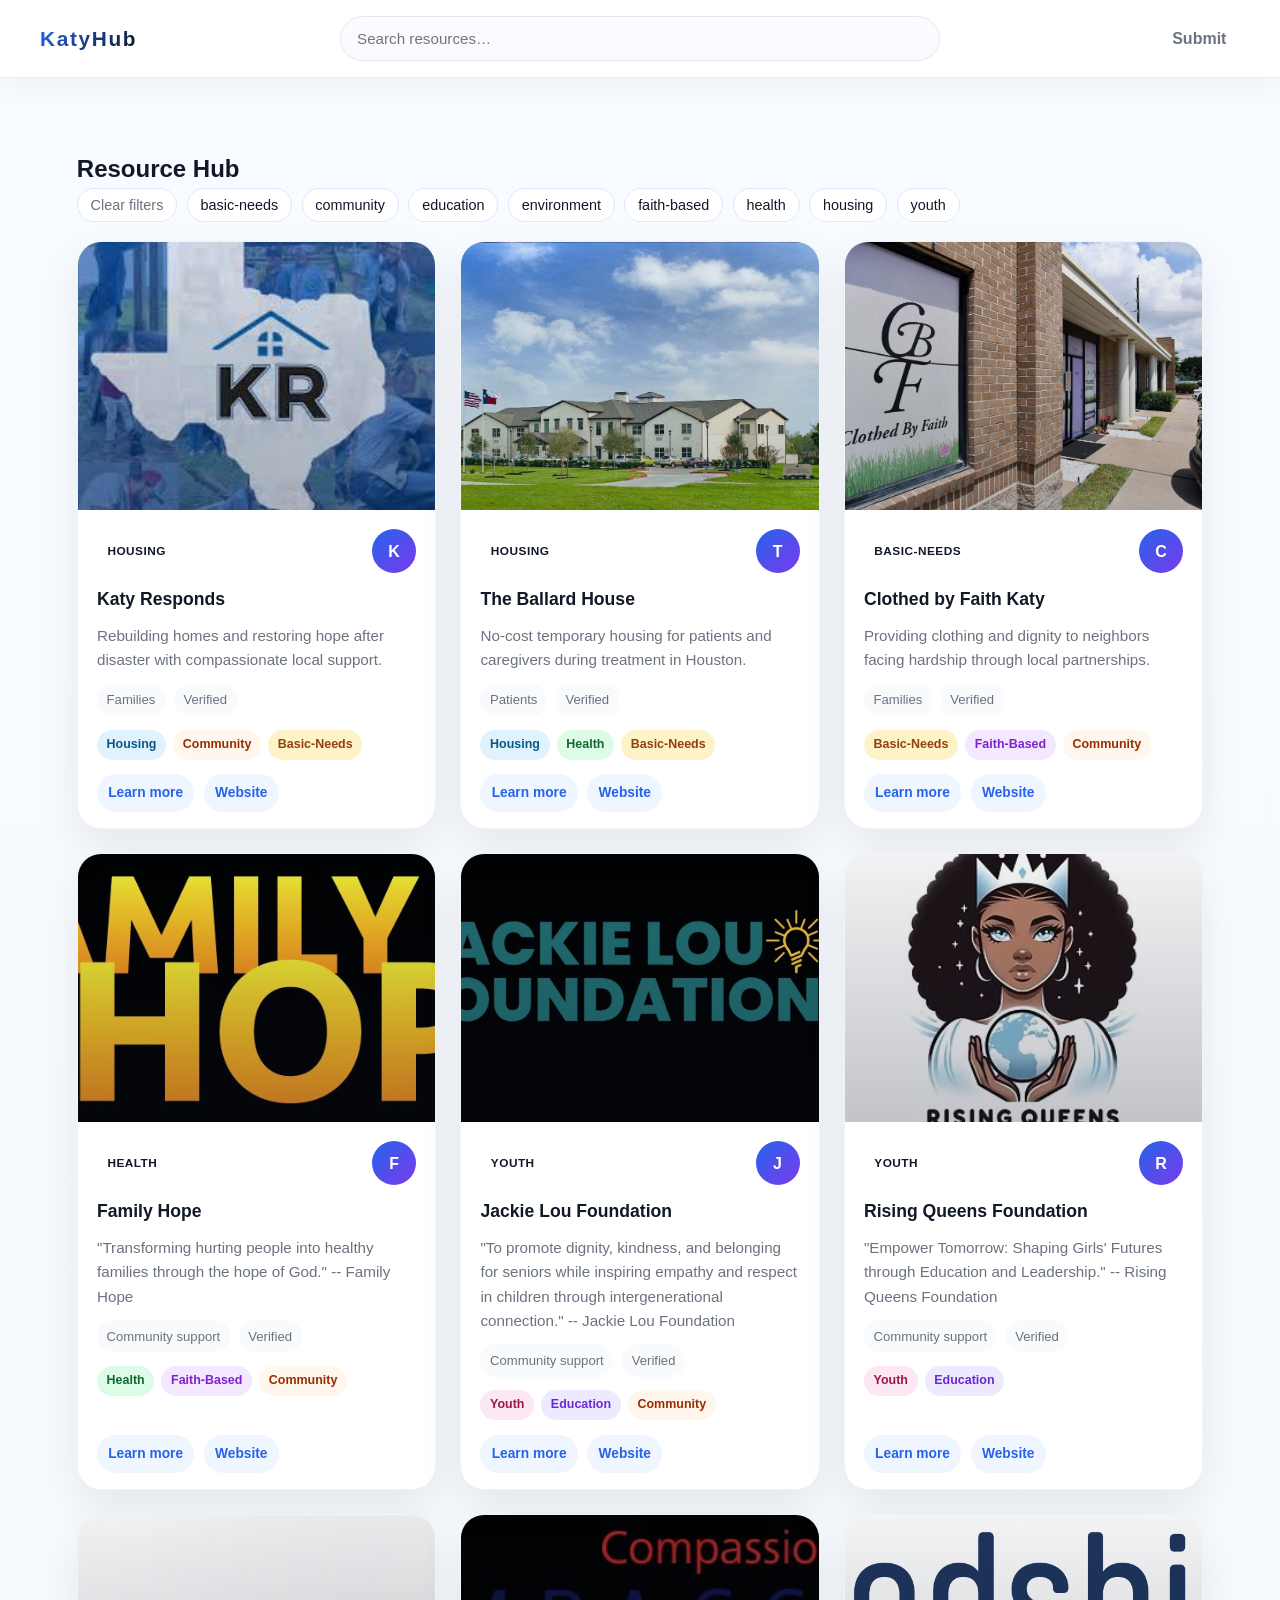
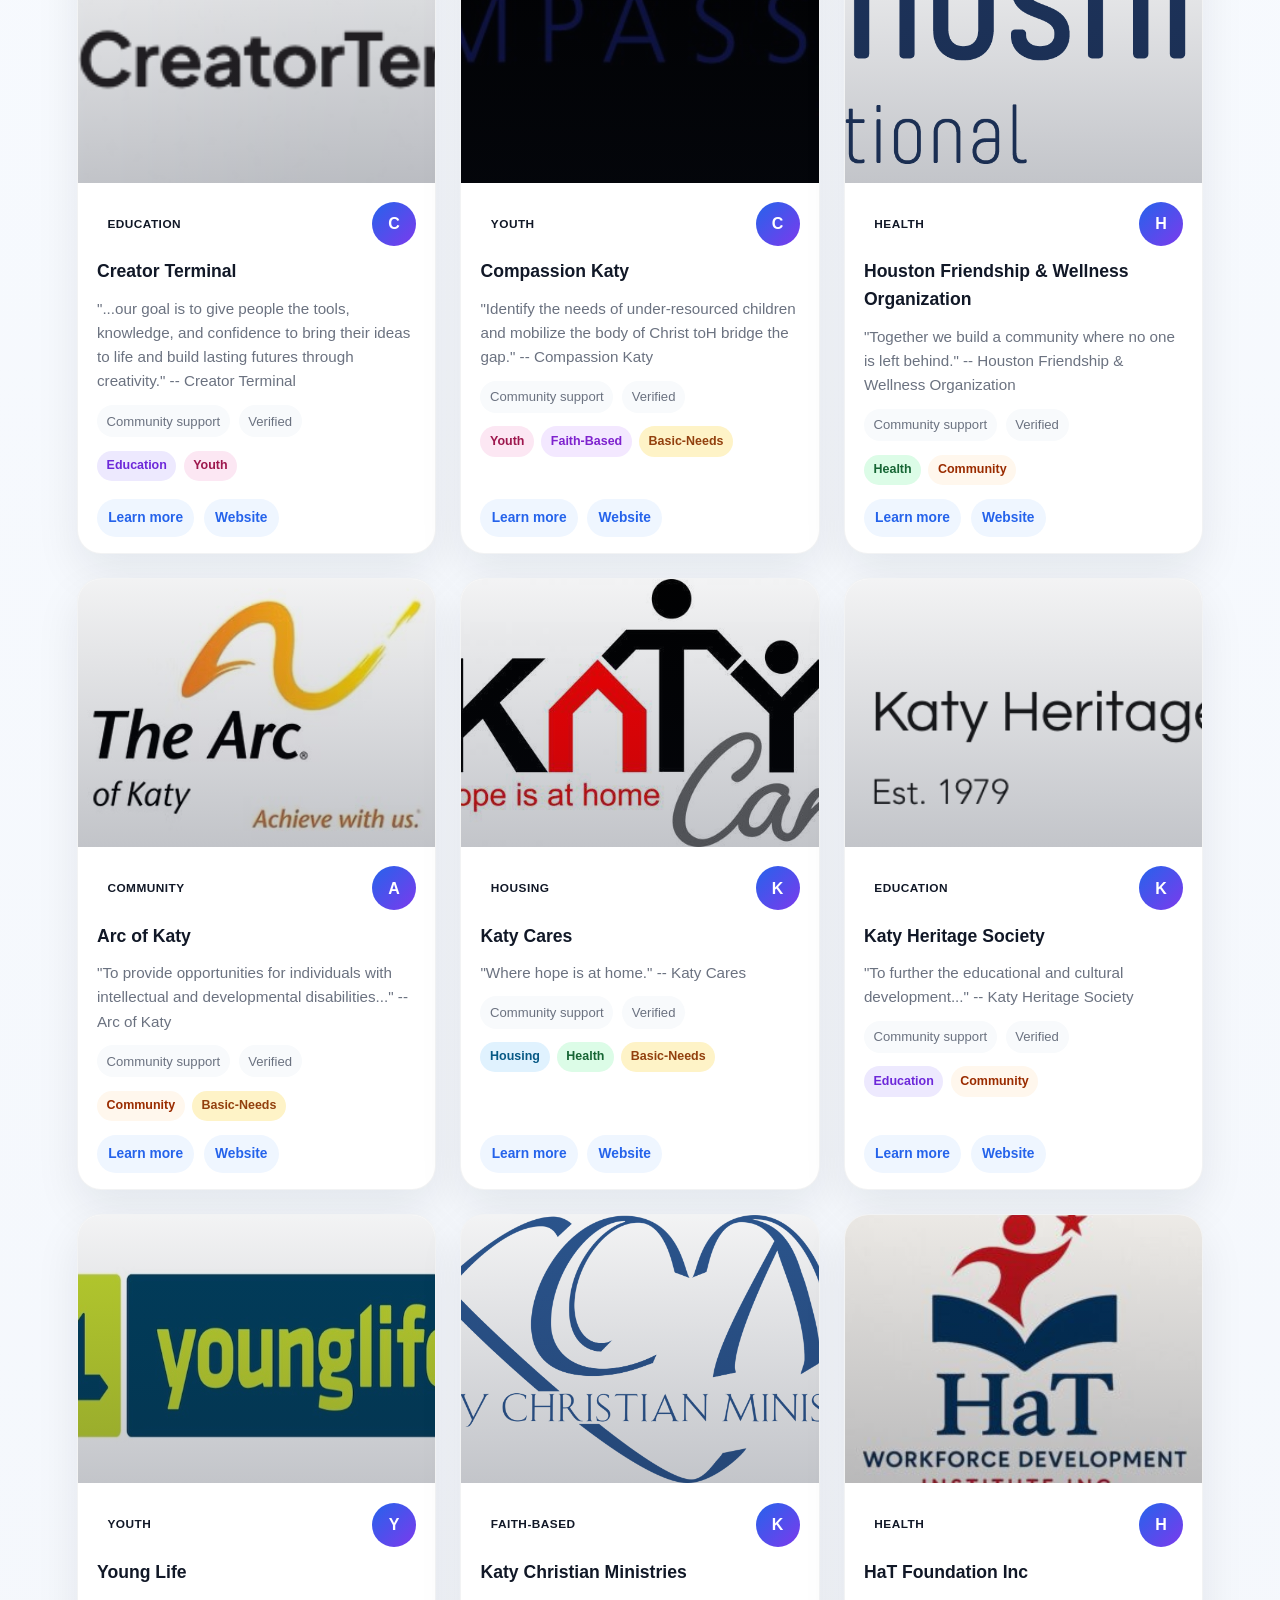
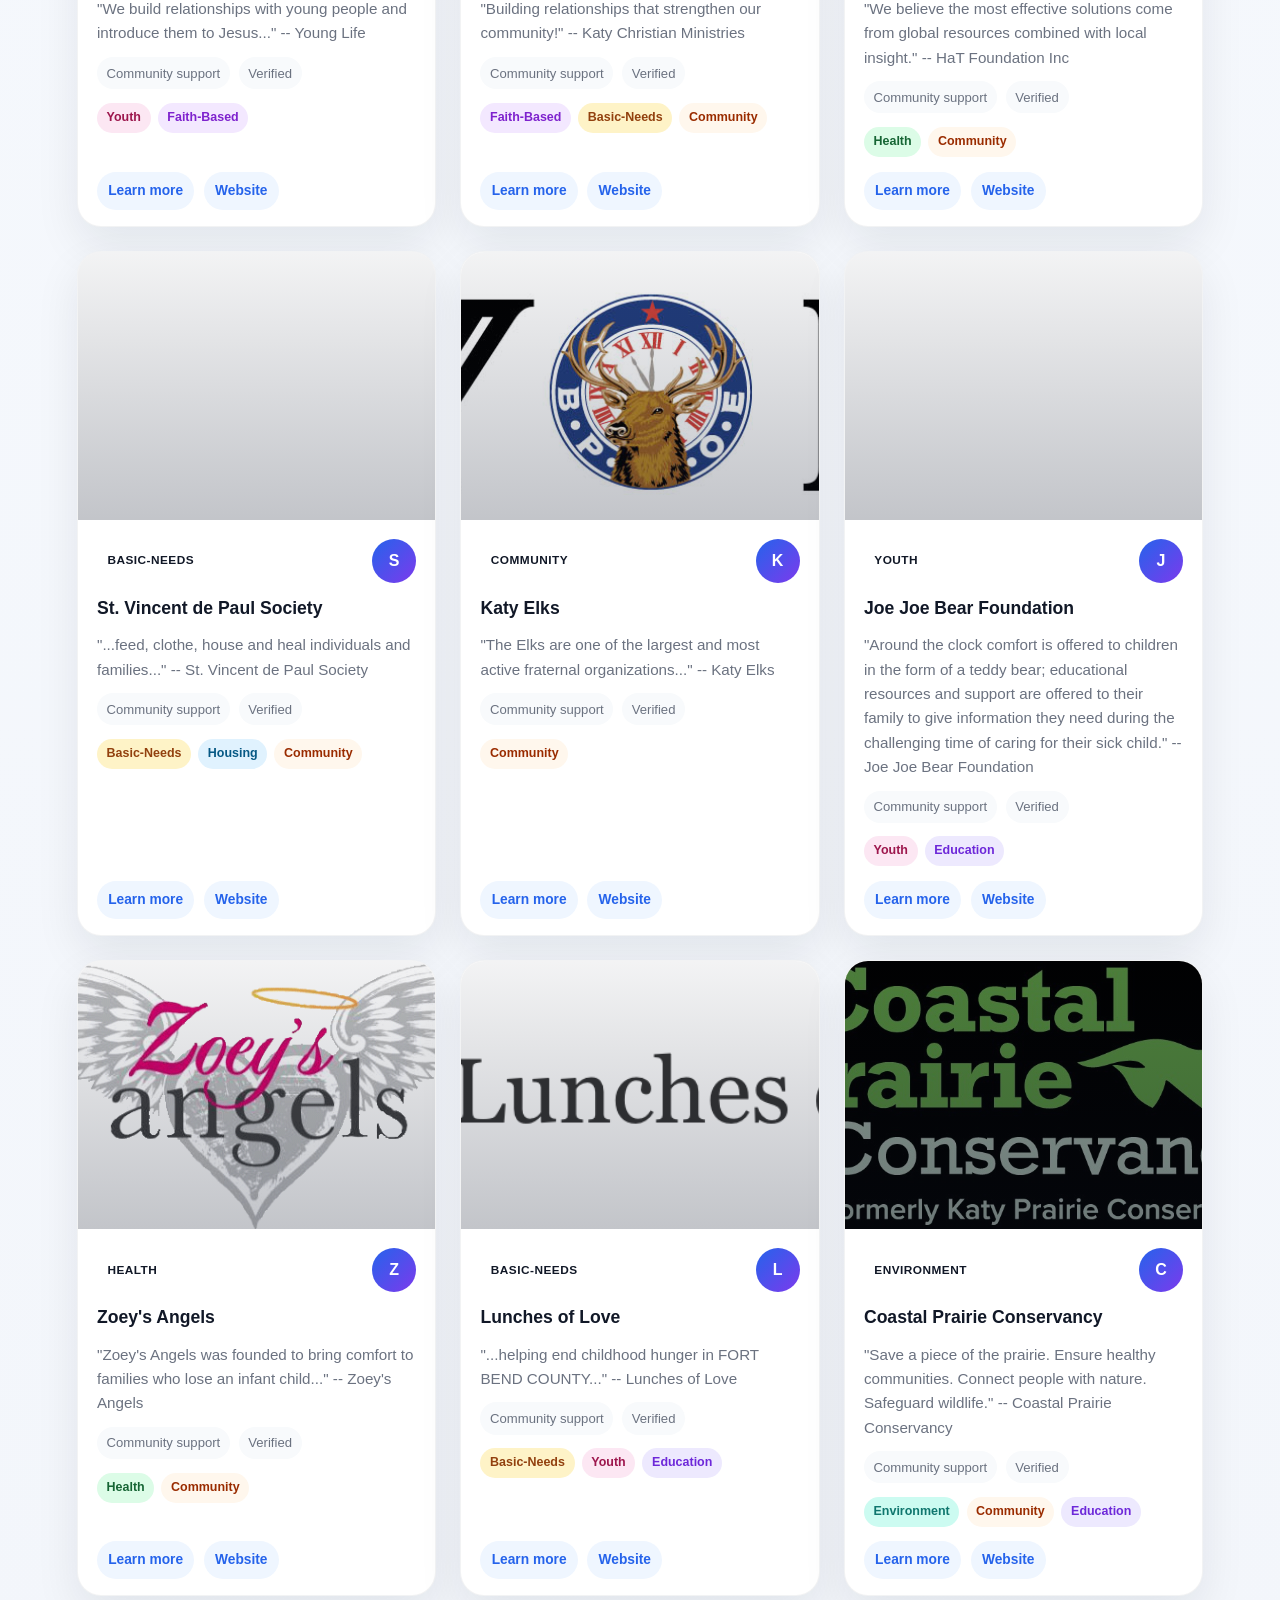
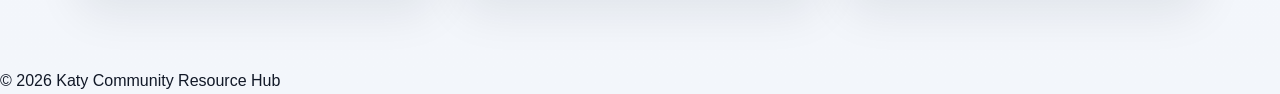
==== directory.html @ 92666e38 "sdfghj" ====
<!DOCTYPE html>
<html lang="en">
<head>
  <meta charset="utf-8" />
  <meta name="viewport" content="width=device-width,initial-scale=1" />
  <title>Resource Directory</title>
  <link rel="stylesheet" href="style.css" />
  <script defer src="script.js"></script>
</head>
<body>
  <nav class="navbar">
    <div class="nav-left"><a href="index.html" class="logo">KatyHub</a></div>
    <div class="nav-center"><input id="globalSearch" type="text" placeholder="Search resources…" /></div>
    <div class="nav-right"><a href="index.html#submit">Submit</a></div>
  </nav>

  <main class="section">
    <h2>Resource Hub</h2>
    <div id="tagFilters" class="tag-filters"></div>
    <div id="directoryFull" class="spotlight-grid" style="margin-top:1rem"></div>
  </main>

  <footer>
    <p>© 2026 Katy Community Resource Hub</p>
  </footer>
</body>
</html>
---- style.css ----
:root {
  --bg: #f5f7fb;
  --muted: #f7f8fc;
  --card: #ffffff;
  --accent: #2563eb;
  --accent-2: #0f172a;
  --text-dark: #111827;
  --text-soft: #6b7280;
  --radius: 24px;
  --shadow: 0 18px 45px rgba(15, 23, 42, 0.08);
}

* { box-sizing: border-box; margin: 0; padding: 0; }
body {
  font-family: 'Inter', sans-serif;
  background: linear-gradient(180deg, #f8fbff 0%, #f3f6fb 100%);
  color: var(--text-dark);
  line-height: 1.6;
  overflow-x: hidden;
}
a { color: inherit; }
img { max-width: 100%; display: block; }

.navbar {
  position: sticky;
  top: 0;
  z-index: 1000;
  display: grid;
  grid-template-columns: 1fr 2fr 1fr;
  align-items: center;
  padding: 1rem 2.5rem;
  background: rgba(255,255,255,0.95);
  backdrop-filter: blur(12px);
  border-bottom: 1px solid rgba(15, 23, 42, 0.08);
  box-shadow: 0 10px 30px rgba(15, 23, 42, 0.04);
}
.logo {
  font-weight: 800;
  letter-spacing: 0.08em;
  font-size: 1.3rem;
  text-decoration: none;
  background: linear-gradient(135deg, var(--accent), #0f172a);
  -webkit-background-clip: text;
  -webkit-text-fill-color: transparent;
}
.nav-center { position: relative; }
.search-shell { position: relative; }
.nav-center input {
  width: 100%;
  padding: 0.8rem 1rem;
  border-radius: 999px;
  border: 1px solid #e5e7eb;
  background: #f9fbff;
  font-size: 0.95rem;
  outline: none;
  transition: box-shadow 0.2s ease, border-color 0.2s ease;
}
.nav-center input:focus { border-color: var(--accent); box-shadow: 0 0 0 4px rgba(37, 99, 235, 0.12); }
.nav-right { display: flex; justify-content: flex-end; gap: 0.5rem; flex-wrap: wrap; }
.nav-right a {
  text-decoration: none;
  color: var(--text-soft);
  font-weight: 600;
  padding: 0.55rem 0.85rem;
  border-radius: 999px;
  transition: background 0.2s ease, color 0.2s ease;
}
.nav-right a:hover { background: rgba(37,99,235,0.08); color: var(--accent); }

.hero {
  padding: 3rem 6vw 4rem;
  background: radial-gradient(circle at top left, rgba(37,99,235,0.12), transparent 35%), linear-gradient(135deg, #0f172a, #1e3a8a);
}
.hero-shell {
  max-width: 1200px;
  margin: 0 auto;
  display: grid;
  grid-template-columns: 1.1fr 0.9fr;
  gap: 2.5rem;
  align-items: center;
}
.eyebrow {
  display: inline-flex;
  padding: 0.4rem 0.75rem;
  border-radius: 999px;
  background: rgba(255,255,255,0.16);
  color: #dbeafe;
  font-size: 0.82rem;
  text-transform: uppercase;
  letter-spacing: 0.16em;
  margin-bottom: 1rem;
}
.hero-copy h1 {
  font-size: clamp(2.2rem, 4vw, 3.5rem);
  color: white;
  margin-bottom: 1rem;
  line-height: 1.1;
}
.hero-copy p { color: #dbeafe; font-size: 1.05rem; max-width: 600px; }
.hero-actions { display: flex; gap: 1rem; margin-top: 1.5rem; flex-wrap: wrap; }
.button {
  display: inline-flex;
  align-items: center;
  justify-content: center;
  padding: 0.8rem 1.15rem;
  border-radius: 999px;
  font-weight: 700;
  text-decoration: none;
  border: none;
  cursor: pointer;
  transition: transform 0.2s ease, box-shadow 0.2s ease;
}
.button:hover { transform: translateY(-2px); }
.button-primary { background: white; color: var(--accent-2); box-shadow: 0 12px 25px rgba(15,23,42,0.16); }
.button-secondary { background: rgba(255,255,255,0.12); color: white; border: 1px solid rgba(255,255,255,0.15); }
.hero-preview { display: flex; justify-content: center; }
.browser-window { width: 100%; max-width: 420px; background: white; border-radius: 24px; overflow: hidden; box-shadow: 0 30px 70px rgba(15,23,42,0.2); }
.browser-bar { display: flex; gap: 0.45rem; padding: 0.9rem 1rem; background: #f1f5f9; }
.browser-bar span { width: 10px; height: 10px; border-radius: 999px; display: inline-block; background: #cbd5e1; }
.browser-body { padding: 1.2rem; display: grid; gap: 0.8rem; }
.browser-pill { display: inline-flex; align-self: flex-start; border-radius: 999px; padding: 0.45rem 0.75rem; background: #eff6ff; color: var(--accent); font-size: 0.9rem; font-weight: 600; }
.browser-row { padding: 0.8rem 0.9rem; border-radius: 14px; background: #f8fafc; display: flex; justify-content: space-between; gap: 1rem; color: var(--text-soft); }
.browser-row strong { color: var(--text-dark); }

.stats-section {
  max-width: 1200px;
  margin: -1.5rem auto 0;
  display: grid;
  grid-template-columns: repeat(4, minmax(180px, 1fr));
  gap: 1rem;
  padding: 0 6vw;
}
.stat-card {
  background: white;
  border-radius: 22px;
  padding: 1.25rem;
  box-shadow: var(--shadow);
  text-align: center;
}
.stat-card strong { display: block; font-size: 1.85rem; color: var(--accent); margin-bottom: 0.35rem; }
.stat-card span { color: var(--text-soft); font-size: 0.95rem; }

.section { padding: 4.5rem 6vw; }
.section.muted { background: #f3f6fb; }
.section-heading {
  display: flex;
  justify-content: space-between;
  align-items: end;
  gap: 1rem;
  margin-bottom: 1.6rem;
  flex-wrap: wrap;
}
.section-heading h2 { font-size: 1.8rem; margin: 0; }
.section-heading p { color: var(--text-soft); }
.text-link { color: var(--accent); text-decoration: none; font-weight: 600; }

.help-grid { display: flex; flex-wrap: wrap; gap: 0.8rem; margin-bottom: 1.2rem; }
.help-pill {
  padding: 0.7rem 1rem;
  border-radius: 999px;
  border: 1px solid #dbeafe;
  background: white;
  color: var(--text-dark);
  cursor: pointer;
  font-weight: 600;
  transition: transform 0.2s ease, box-shadow 0.2s ease, border-color 0.2s ease;
}
.help-pill:hover { transform: translateY(-2px); box-shadow: 0 10px 20px rgba(15,23,42,0.06); }
.help-pill.active { background: var(--accent); color: white; border-color: var(--accent); }

.spotlight-grid {
  display: grid;
  grid-template-columns: repeat(auto-fit, minmax(280px, 1fr));
  gap: 1.5rem;
}
.resource-card {
  position: relative;
  display: flex;
  flex-direction: column;
  background: var(--card);
  border-radius: var(--radius);
  overflow: hidden;
  box-shadow: var(--shadow);
  border: 1px solid rgba(15, 23, 42, 0.05);
  transition: transform 0.25s ease, box-shadow 0.25s ease;
}
.resource-card:hover { transform: translateY(-6px); box-shadow: 0 24px 50px rgba(15,23,42,0.12); }
.card-image {
  aspect-ratio: 4 / 3;
  background-size: cover;
  background-position: center;
  position: relative;
}
.card-image::after { content: ''; position: absolute; inset: 0; background: linear-gradient(180deg, rgba(15,23,42,0.05) 0%, rgba(15,23,42,0.25) 100%); }
.card-content { padding: 1.2rem 1.2rem 1rem; display: flex; flex-direction: column; gap: 0.7rem; flex: 1; }
.resource-card__top { display: flex; justify-content: space-between; align-items: center; gap: 0.5rem; }
.resource-card__badge { display: inline-flex; align-items: center; gap: 0.3rem; padding: 0.35rem 0.65rem; border-radius: 999px; font-size: 0.74rem; font-weight: 700; letter-spacing: 0.04em; text-transform: uppercase; }
.resource-card__logo {
  width: 44px; height: 44px; border-radius: 50%; display: grid; place-items: center; font-weight: 800; color: white; background: linear-gradient(135deg, var(--accent), #7c3aed);
}
.card-content h3 { font-size: 1.1rem; margin: 0; }
.card-content p { color: var(--text-soft); font-size: 0.95rem; }
.resource-card__meta { display: flex; flex-wrap: wrap; gap: 0.55rem; font-size: 0.82rem; color: var(--text-soft); }
.resource-card__meta span { display: inline-flex; align-items: center; padding: 0.35rem 0.6rem; border-radius: 999px; background: #f8fafc; }
.tag-badges { display: flex; flex-wrap: wrap; gap: 0.45rem; margin-top: 0.15rem; }
.tag-badge {
  display: inline-flex;
  align-items: center;
  border-radius: 999px;
  font-size: 0.78rem;
  padding: 0.32rem 0.6rem;
  font-weight: 600;
  text-transform: capitalize;
}
.tag-badge--housing { background: #e0f2fe; color: #075985; }
.tag-badge--education { background: #ede9fe; color: #6d28d9; }
.tag-badge--health { background: #dcfce7; color: #166534; }
.tag-badge--community { background: #fff7ed; color: #9a2c00; }
.tag-badge--basic-needs { background: #fef3c7; color: #92400e; }
.tag-badge--youth { background: #fce7f3; color: #9d174d; }
.tag-badge--environment { background: #ccfbf1; color: #0f766e; }
.tag-badge--faith-based { background: #f3e8ff; color: #7e22ce; }
.tag-badge--volunteer { background: #dbeafe; color: #1d4ed8; }

.resource-card__footer { margin-top: auto; display: flex; justify-content: space-between; align-items: center; gap: 0.75rem; padding-top: 0.2rem; }
.resource-card__actions { display: flex; gap: 0.6rem; }
.resource-card__actions a, .resource-card__actions button { text-decoration: none; font-size: 0.86rem; font-weight: 700; color: var(--accent); background: #eff6ff; padding: 0.5rem 0.7rem; border-radius: 999px; }
.resource-card__actions a:hover { background: #dbeafe; }

.search-suggestions {
  position: absolute;
  left: 0;
  right: 0;
  top: calc(100% + 0.6rem);
  background: white;
  border-radius: 16px;
  box-shadow: var(--shadow);
  overflow: hidden;
  z-index: 200;
  display: none;
}
.search-suggestions.open { display: block; }
.search-suggestion { padding: 0.8rem 1rem; cursor: pointer; border-bottom: 1px solid #f1f5f9; display: flex; justify-content: space-between; gap: 0.8rem; }
.search-suggestion:hover { background: #f8fafc; }
.search-suggestion small { color: var(--text-soft); }

.tag-filters { display: flex; gap: 0.6rem; flex-wrap: wrap; margin-bottom: 1.2rem; }
.tag, .tag-clear, .filter, .filter-clear {
  display: inline-flex; align-items: center; justify-content: center;
  padding: 0.5rem 0.8rem;
  border-radius: 999px;
  border: 1px solid #dbeafe;
  background: white;
  color: var(--text-dark);
  cursor: pointer;
  font-size: 0.9rem;
  transition: all 0.2s ease;
}
.tag.active, .filter.active { background: var(--accent); color: white; border-color: var(--accent); }
.tag-clear, .filter-clear { color: var(--text-soft); }

.calendar-layout {
  display: grid;
  grid-template-columns: minmax(0, 1.7fr) minmax(260px, 0.9fr);
  gap: 1.5rem;
  align-items: start;
  max-width: 100%;
  width: 100%;
}
.calendar-sidebar {
  display: grid;
  gap: 1rem;
  align-content: start;
  min-width: 0;
  width: 100%;
}
.calendar-panel {
  background: white;
  border-radius: 24px;
  padding: 1.5rem;
  box-shadow: var(--shadow);
  min-width: 0;
  width: 100%;
  overflow: hidden;
}
#calendarGrid {
  width: 100%;
}
.sync-status { display: grid; gap: 0.75rem; }
.sync-status-card, .upcoming-card { background: white; border-radius: 18px; padding: 1rem; box-shadow: var(--shadow); }
.sync-status-card strong { display: block; margin-bottom: 0.4rem; }
.sync-status-card p, .sync-status-card small { margin: 0.25rem 0; color: var(--text-soft); }
.sync-badge { display: inline-flex; align-items: center; padding: 0.25rem 0.65rem; border-radius: 999px; font-size: 0.8rem; font-weight: 700; margin-bottom: 0.35rem; }
.sync-badge--synced { background: #dcfce7; color: #166534; }
.sync-badge--needs-review { background: #fef3c7; color: #92400e; }
.sync-badge--manual { background: #e0e7ff; color: #3730a3; }
.calendar-nav {
  display: grid;
  grid-template-columns: 1fr auto 1fr;
  align-items: center;
  margin-bottom: 1.2rem;
  gap: 1rem;
}
.calendar-nav > div {
  text-align: center;
  font-weight: 700;
  font-size: 1.05rem;
}
.calendar-nav button {
  border: none;
  padding: 0.6rem 0.9rem;
  border-radius: 999px;
  background: #eff6ff;
  color: var(--accent);
  font-weight: 700;
  cursor: pointer;
  transition: all 0.2s ease;
}
.calendar-nav button:hover { background: #dbeafe; }
.calendar-grid {
  display: grid;
  grid-template-columns: repeat(7, minmax(0, 1fr));
  grid-auto-rows: 160px;
  gap: 0.6rem;
}
.calendar-grid > div:first-child { font-weight: 700; color: var(--text-soft); font-size: 0.95rem; padding: 0.5rem 0; text-align: center; }
.calendar-cell {
  min-height: 160px;
  height: 160px;
  padding: 12px;
  border-radius: 16px;
  background: #ffffff;
  border: 1px solid #e2e8f0;
  position: relative;
  display: flex;
  flex-direction: column;
  overflow: hidden;
}
.calendar-cell.empty { background: transparent; border: none; }
.calendar-cell.today { border-color: var(--accent); box-shadow: inset 0 0 0 1px rgba(37,99,235,0.25); }
.day-header {
  position: absolute;
  top: 6px;
  right: 8px;
  height: 20px;
  display: flex;
  align-items: center;
  justify-content: flex-end;
}
.calendar-cell .date {
  font-weight: 800;
  font-size: 0.9rem;
  color: var(--text-dark);
}
.events-container {
  margin-top: 16px;
  display: flex;
  flex-direction: column;
  gap: 4px;
  flex: 1;
  min-height: 0;
}
.event-item {
  display: flex;
  align-items: center;
  gap: 0.45rem;
  height: 22px;
  line-height: 22px;
  padding: 0 0.6rem;
  border-radius: 999px;
  font-size: 0.72rem;
  color: #0f172a;
  cursor: pointer;
  overflow: hidden;
  text-overflow: ellipsis;
  white-space: nowrap;
}
.event-dot { width: 6px; height: 6px; border-radius: 50%; display: inline-block; flex-shrink: 0; }
.calendar-more {
  margin-top: auto;
  height: 20px;
  padding: 0 0.6rem;
  border: none;
  border-radius: 999px;
  background: #eff6ff;
  color: var(--accent);
  font-size: 0.72rem;
  font-weight: 700;
  align-self: flex-start;
  cursor: pointer;
}
.calendar-legend { display: flex; flex-wrap: wrap; gap: 0.8rem; margin-top: 1rem; padding-top: 1rem; border-top: 1px solid #e2e8f0; }
.legend-item { display: flex; align-items: center; gap: 0.4rem; font-size: 0.85rem; color: var(--text-soft); }
.upcoming-events { display: grid; gap: 0.9rem; margin-top: 1rem; }
.upcoming-card { background: white; border-radius: 20px; padding: 1rem; box-shadow: var(--shadow); }
.upcoming-card strong { display: block; margin-bottom: 0.25rem; color: var(--text-dark); }
.upcoming-card p { color: var(--text-soft); font-size: 0.92rem; }
.calendar-export-btn { display: inline-flex; align-items: center; gap: 0.5rem; margin-top: 1rem; padding: 0.7rem 1rem; border-radius: 999px; background: #dbeafe; color: var(--accent); border: none; cursor: pointer; font-weight: 700; font-size: 0.9rem; transition: all 0.2s ease; }
.calendar-export-btn:hover { background: #bfdbfe; }
.no-results {
  padding: 1.2rem 1rem;
  border-radius: 18px;
  background: #fef3c7;
  color: #92400e;
  text-align: center;
  grid-column: 1 / -1;
}
.story-card {
  background: white;
  border-radius: 24px;
  padding: 2rem;
  box-shadow: var(--shadow);
}
.story-card blockquote { font-size: 1.35rem; font-style: italic; margin-bottom: 1rem; color: var(--accent-2); }
form { max-width: 620px; margin: 0 auto; display: grid; gap: 1rem; }
input, textarea, button { font-family: inherit; }
input, textarea { width: 100%; padding: 0.8rem 1rem; border-radius: 14px; border: 1px solid #dbeafe; background: white; }
textarea { min-height: 120px; resize: vertical; }
.button-primary { background: var(--accent); color: white; }
.form-message { text-align: center; margin-top: 0.75rem; color: var(--accent-2); font-weight: 600; }
.resource-detail-card { max-width: 1000px; margin: 0 auto; display: grid; gap: 1.2rem; }
.resource-hero { position: relative; border-radius: 28px; overflow: hidden; min-height: 260px; background: linear-gradient(90deg, rgba(15,23,42,0.8), rgba(37,99,235,0.5)); }
.resource-hero__image { position: absolute; inset: 0; background-size: cover; background-position: center; transform: scale(1.05); }
.resource-hero__overlay { position: absolute; inset: 0; background: linear-gradient(90deg, rgba(15,23,42,0.86) 0%, rgba(15,23,42,0.35) 100%); }
.resource-hero__content { position: relative; z-index: 1; padding: 2rem; display: flex; gap: 1.25rem; align-items: end; min-height: 260px; }
.resource-detail__logo { width: 70px; height: 70px; border-radius: 50%; display: grid; place-items: center; font-size: 1.2rem; font-weight: 800; color: white; background: linear-gradient(135deg, var(--accent), #7c3aed); box-shadow: 0 14px 30px rgba(15,23,42,0.25); }
.resource-detail__title { color: white; }
.resource-detail__title h1 { font-size: 2rem; margin-bottom: 0.45rem; }
.resource-detail__title p { color: #e2e8f0; }
.resource-detail__grid { display: grid; grid-template-columns: 1.2fr 0.8fr; gap: 1.2rem; }
.resource-panel { background: white; border-radius: 24px; padding: 1.25rem; box-shadow: var(--shadow); }
.resource-panel h3 { margin-bottom: 0.55rem; color: var(--accent-2); }
.resource-panel p, .resource-panel li { color: var(--text-soft); }
.resource-list { list-style: none; display: grid; gap: 0.45rem; padding: 0; margin-top: 0.55rem; }
.resource-list li::before { content: '✓'; color: var(--accent); margin-right: 0.45rem; }
.pill-row { display: flex; flex-wrap: wrap; gap: 0.5rem; margin-top: 0.6rem; }
.pill { display: inline-flex; padding: 0.45rem 0.7rem; border-radius: 999px; background: #eff6ff; color: var(--accent); font-weight: 600; font-size: 0.84rem; }
.related-grid { display: grid; gap: 0.9rem; }
.related-card { background: white; border-radius: 18px; padding: 1rem; box-shadow: var(--shadow); }
.related-card h4 { margin-bottom: 0.25rem; }
.related-card p { color: var(--text-soft); font-size: 0.92rem; }

@media (max-width: 1200px) {
  .calendar-layout { grid-template-columns: 1fr; }
}
@media (max-width: 960px) {
  .hero-shell, .resource-detail__grid { grid-template-columns: 1fr; }
  .stats-section { grid-template-columns: repeat(2, minmax(0, 1fr)); }
  .navbar { grid-template-columns: 1fr; gap: 0.8rem; }
  .nav-right { justify-content: flex-start; }
}
@media (max-width: 900px) {
  .calendar-grid {
    min-width: 680px;
    grid-template-columns: repeat(7, minmax(0, 1fr));
    grid-auto-rows: 125px;
    gap: 0.45rem;
  }
  .calendar-cell { height: 125px; min-height: 125px; }
}
@media (max-width: 760px) {
  .calendar-panel { overflow-x: auto; }
  .calendar-grid {
    min-width: 680px;
    grid-template-columns: repeat(7, minmax(0, 1fr));
    grid-auto-rows: 110px;
    gap: 0.35rem;
  }
  .calendar-cell { height: 110px; min-height: 110px; padding: 8px; }
  .events-container { margin-top: 14px; gap: 3px; }
  .event-item { height: 18px; line-height: 18px; font-size: 0.64rem; padding: 0 0.45rem; }
  .calendar-more { height: 18px; font-size: 0.64rem; }
}
@media (max-width: 640px) {
  .section, .hero { padding: 3rem 1rem; }
  .stats-section { grid-template-columns: 1fr; padding: 0 1rem; }
  .navbar { padding: 1rem; }
  .hero-actions { flex-direction: column; }
  .calendar-grid {
    min-width: 680px;
    grid-template-columns: repeat(7, minmax(0, 1fr));
    grid-auto-rows: 100px;
  }
  .calendar-cell { height: 100px; min-height: 100px; padding: 10px; }
  .events-container { margin-top: 20px; }
}
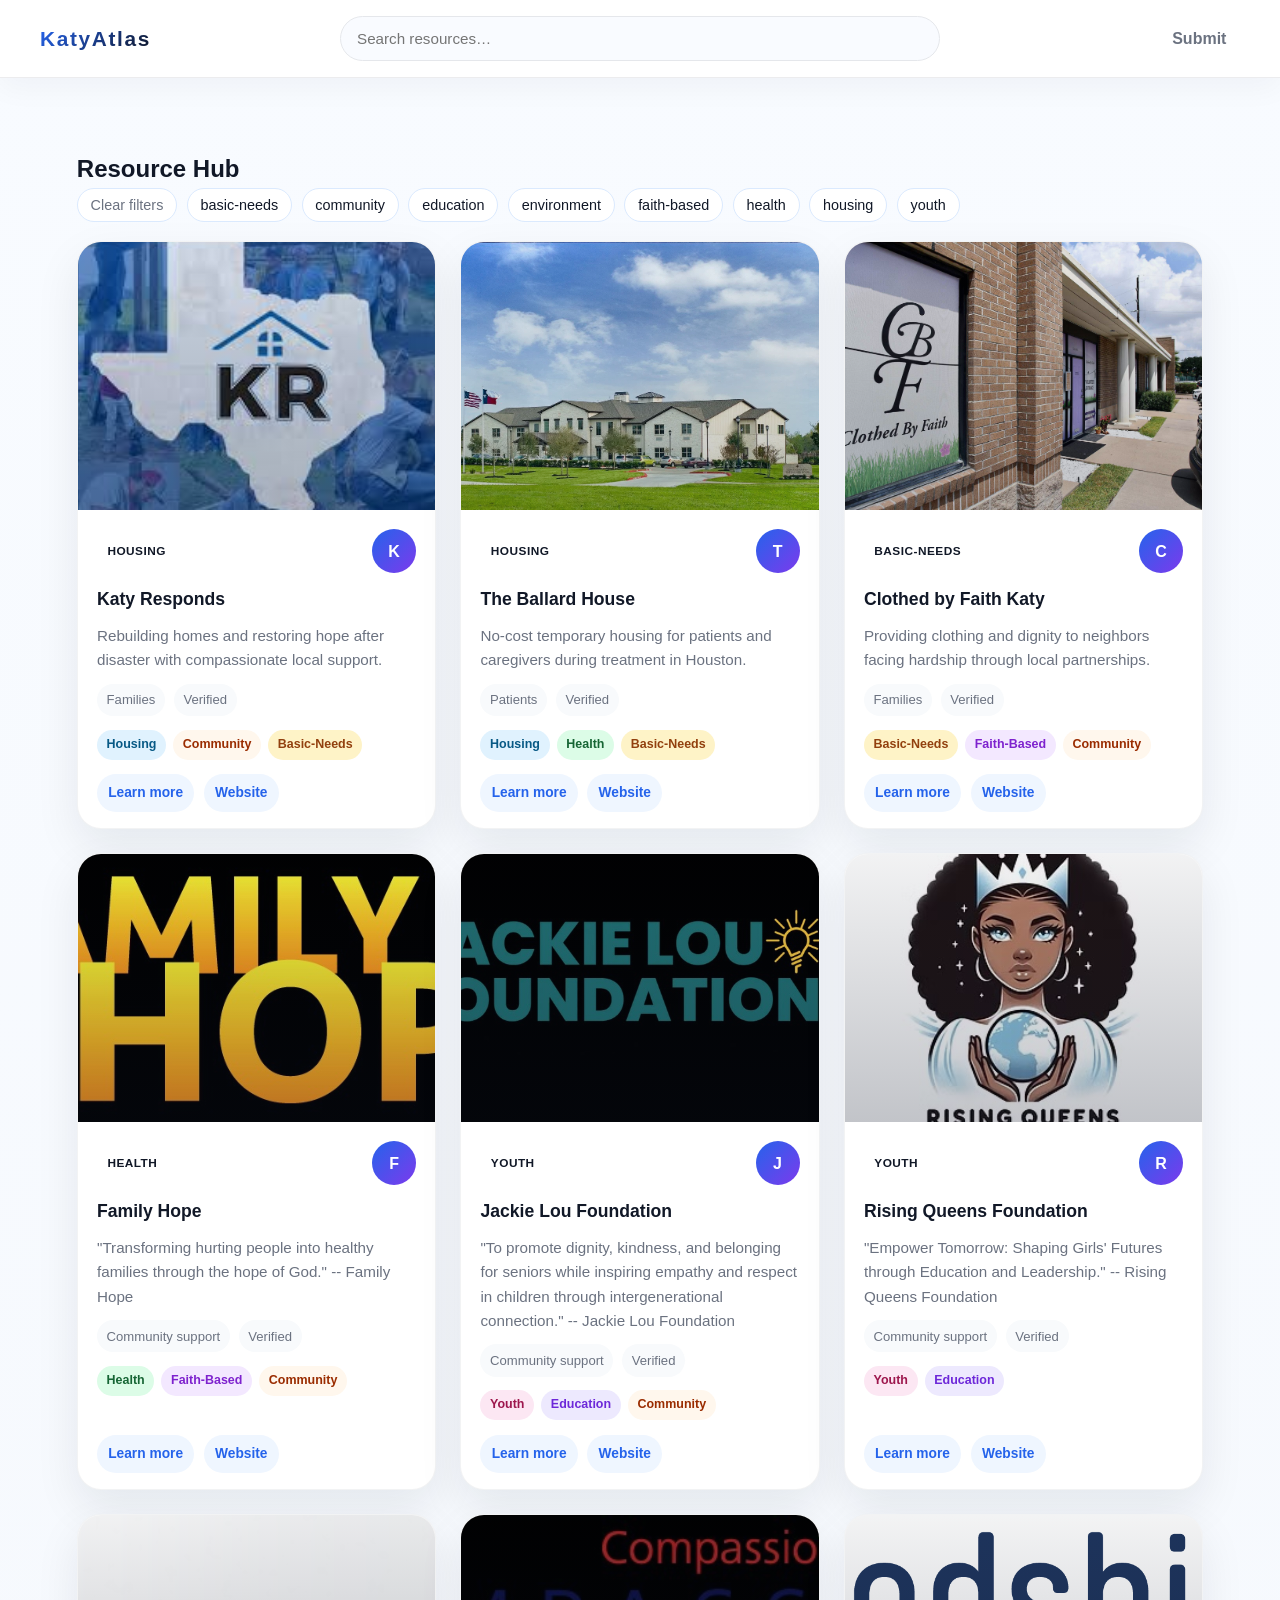
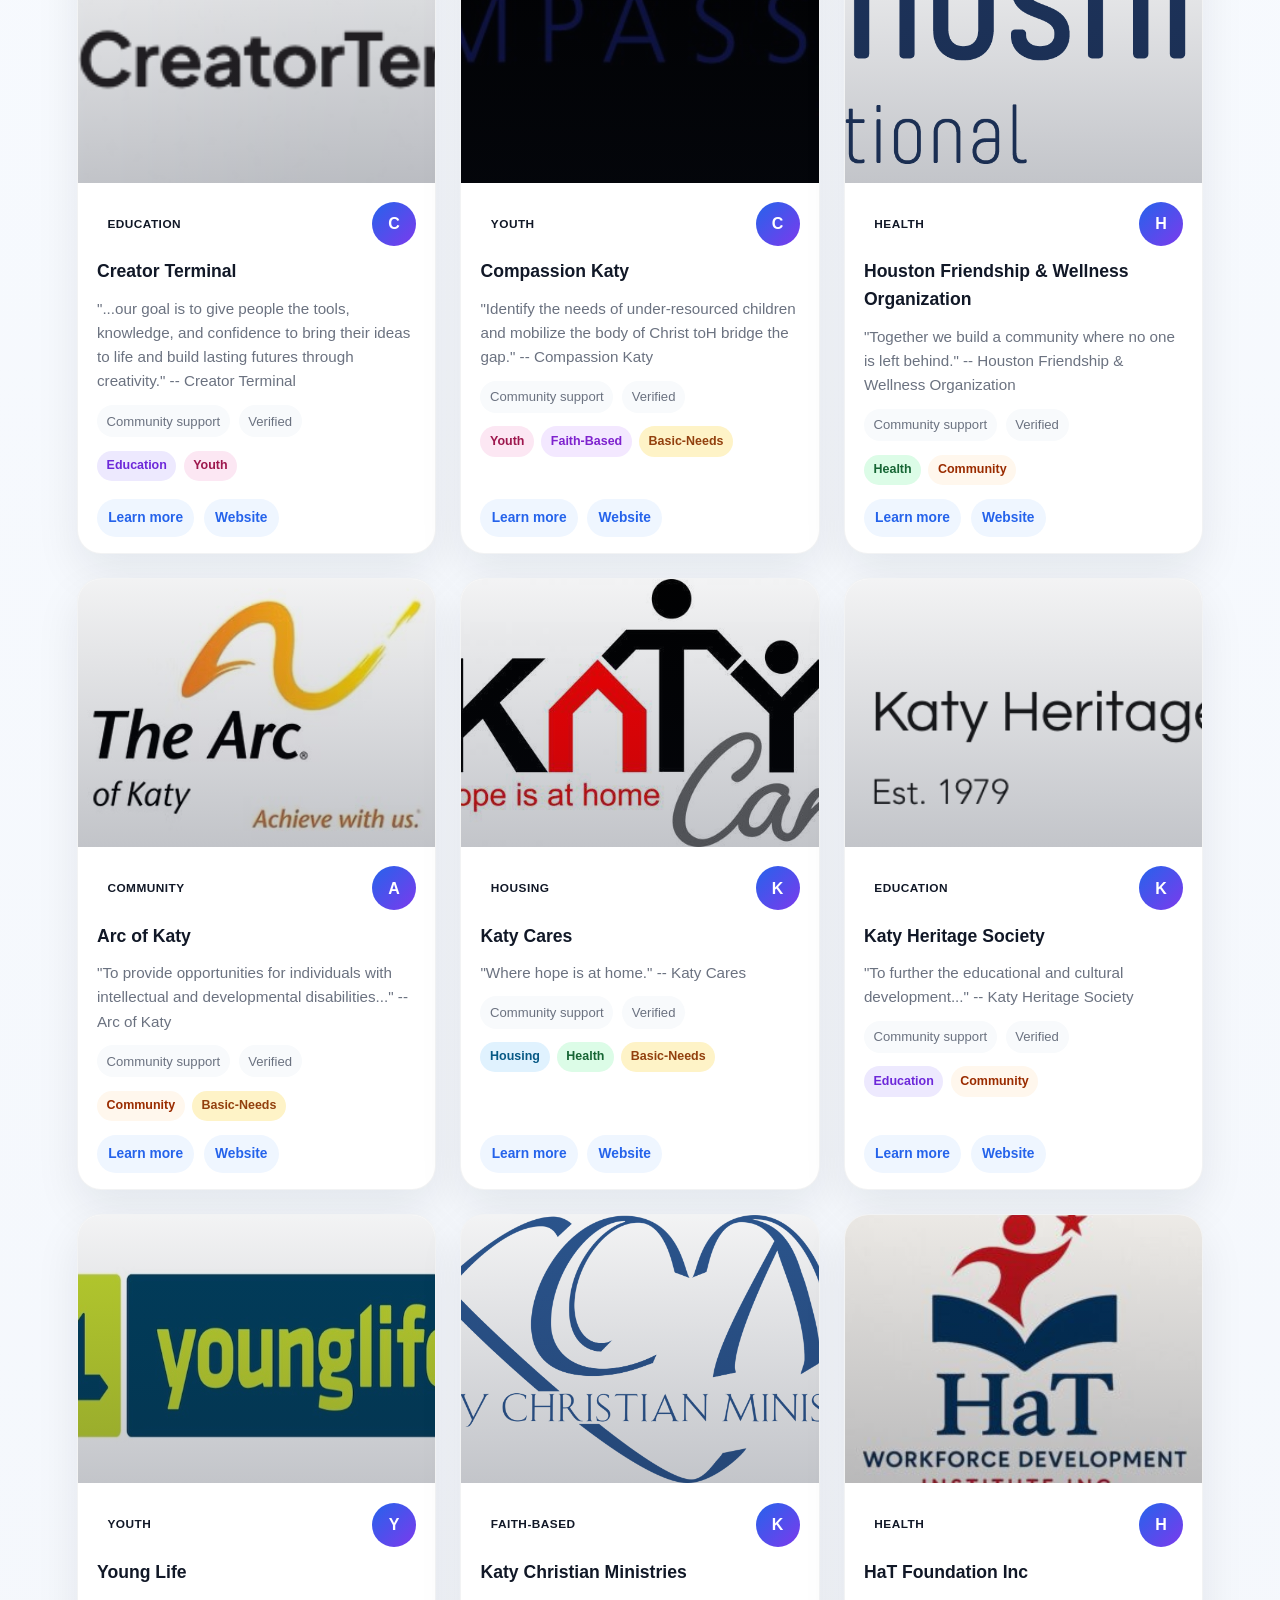
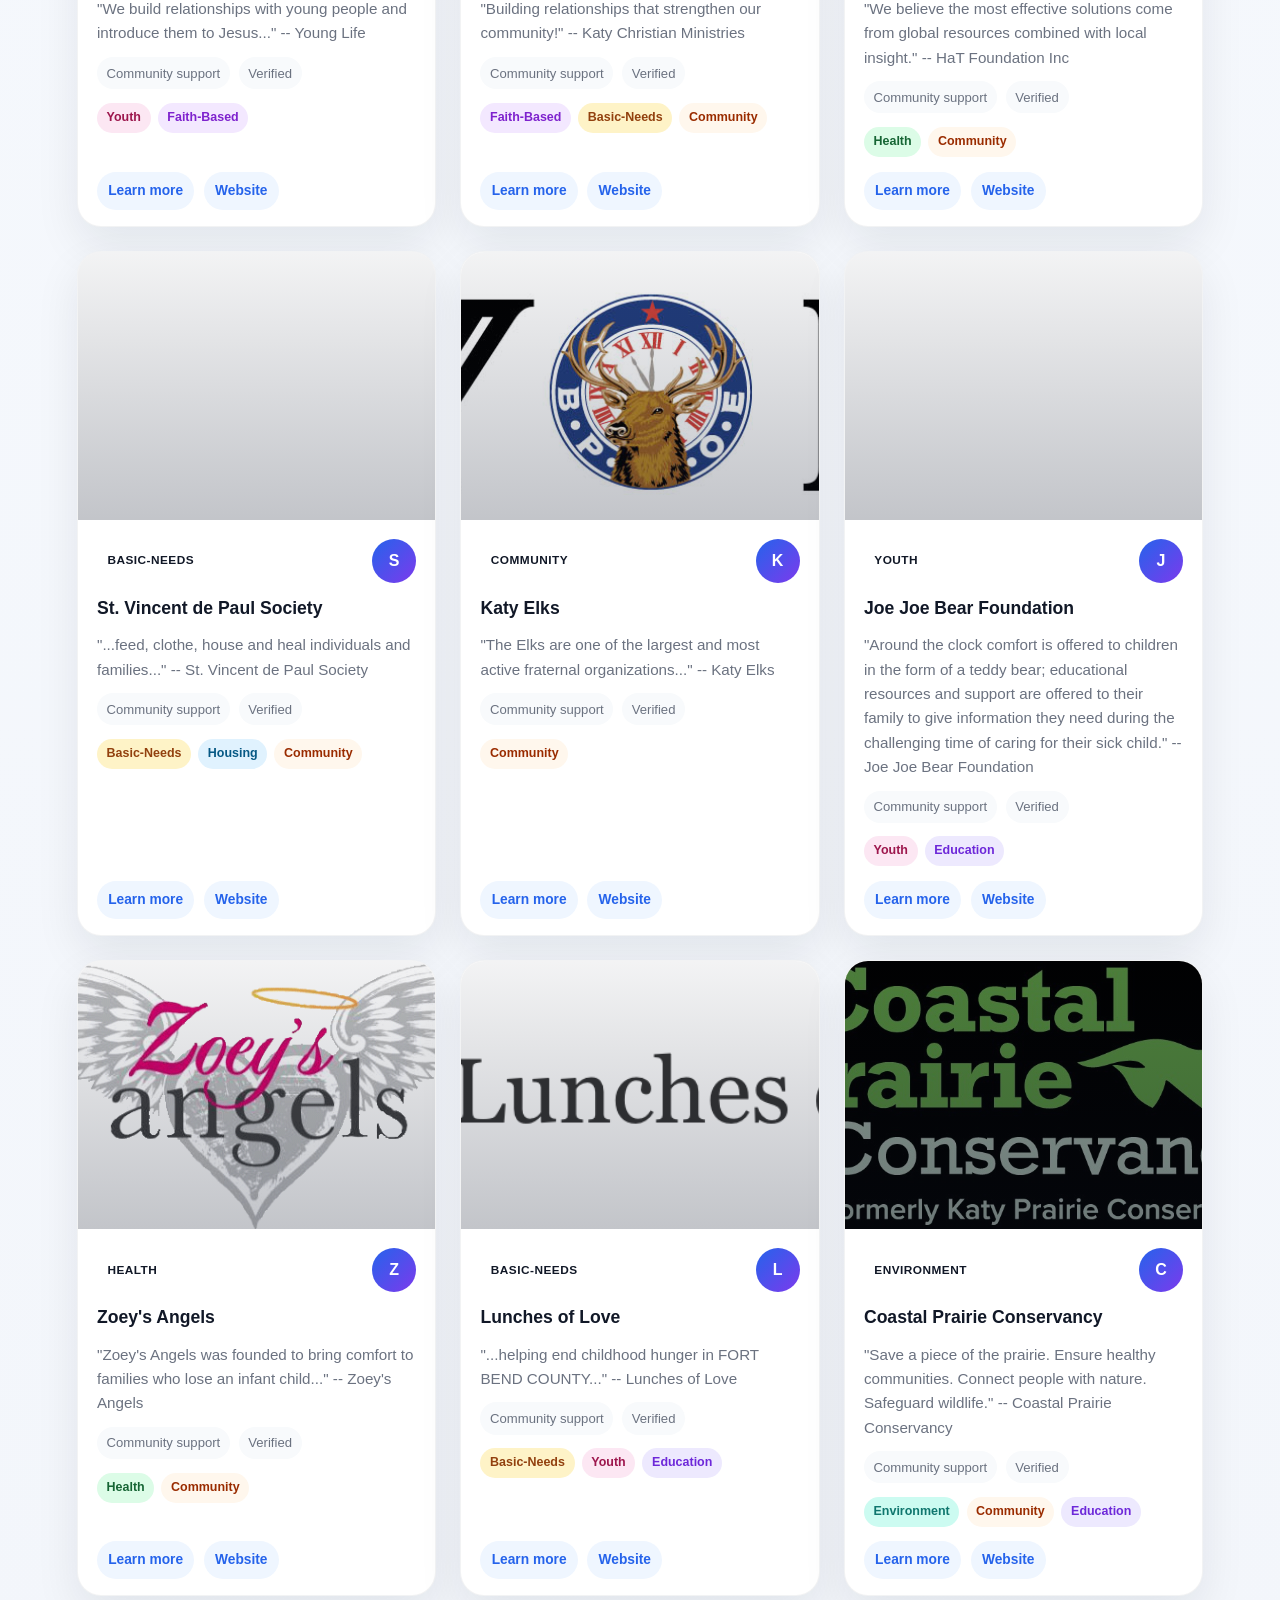
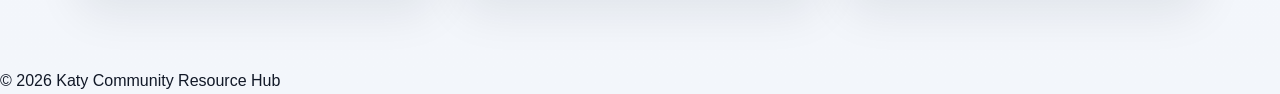
==== commit 1f25f852: "Update community calendar sources" ====
--- a/directory.html
+++ b/directory.html
@@ -9,7 +9,7 @@
 </head>
 <body>
   <nav class="navbar">
-    <div class="nav-left"><a href="index.html" class="logo">KatyHub</a></div>
+    <div class="nav-left"><a href="index.html" class="logo">KatyAtlas</a></div>
     <div class="nav-center"><input id="globalSearch" type="text" placeholder="Search resources…" /></div>
     <div class="nav-right"><a href="index.html#submit">Submit</a></div>
   </nav>
--- a/style.css
+++ b/style.css
@@ -291,6 +291,7 @@
 .sync-status-card, .upcoming-card { background: white; border-radius: 18px; padding: 1rem; box-shadow: var(--shadow); }
 .sync-status-card strong { display: block; margin-bottom: 0.4rem; }
 .sync-status-card p, .sync-status-card small { margin: 0.25rem 0; color: var(--text-soft); }
+.calendar-note { margin: 0; padding: 1rem; color: var(--text-soft); font-size: 0.9rem; line-height: 1.55; background: #f8fafc; border-left: 3px solid var(--accent); }
 .sync-badge { display: inline-flex; align-items: center; padding: 0.25rem 0.65rem; border-radius: 999px; font-size: 0.8rem; font-weight: 700; margin-bottom: 0.35rem; }
 .sync-badge--synced { background: #dcfce7; color: #166534; }
 .sync-badge--needs-review { background: #fef3c7; color: #92400e; }
